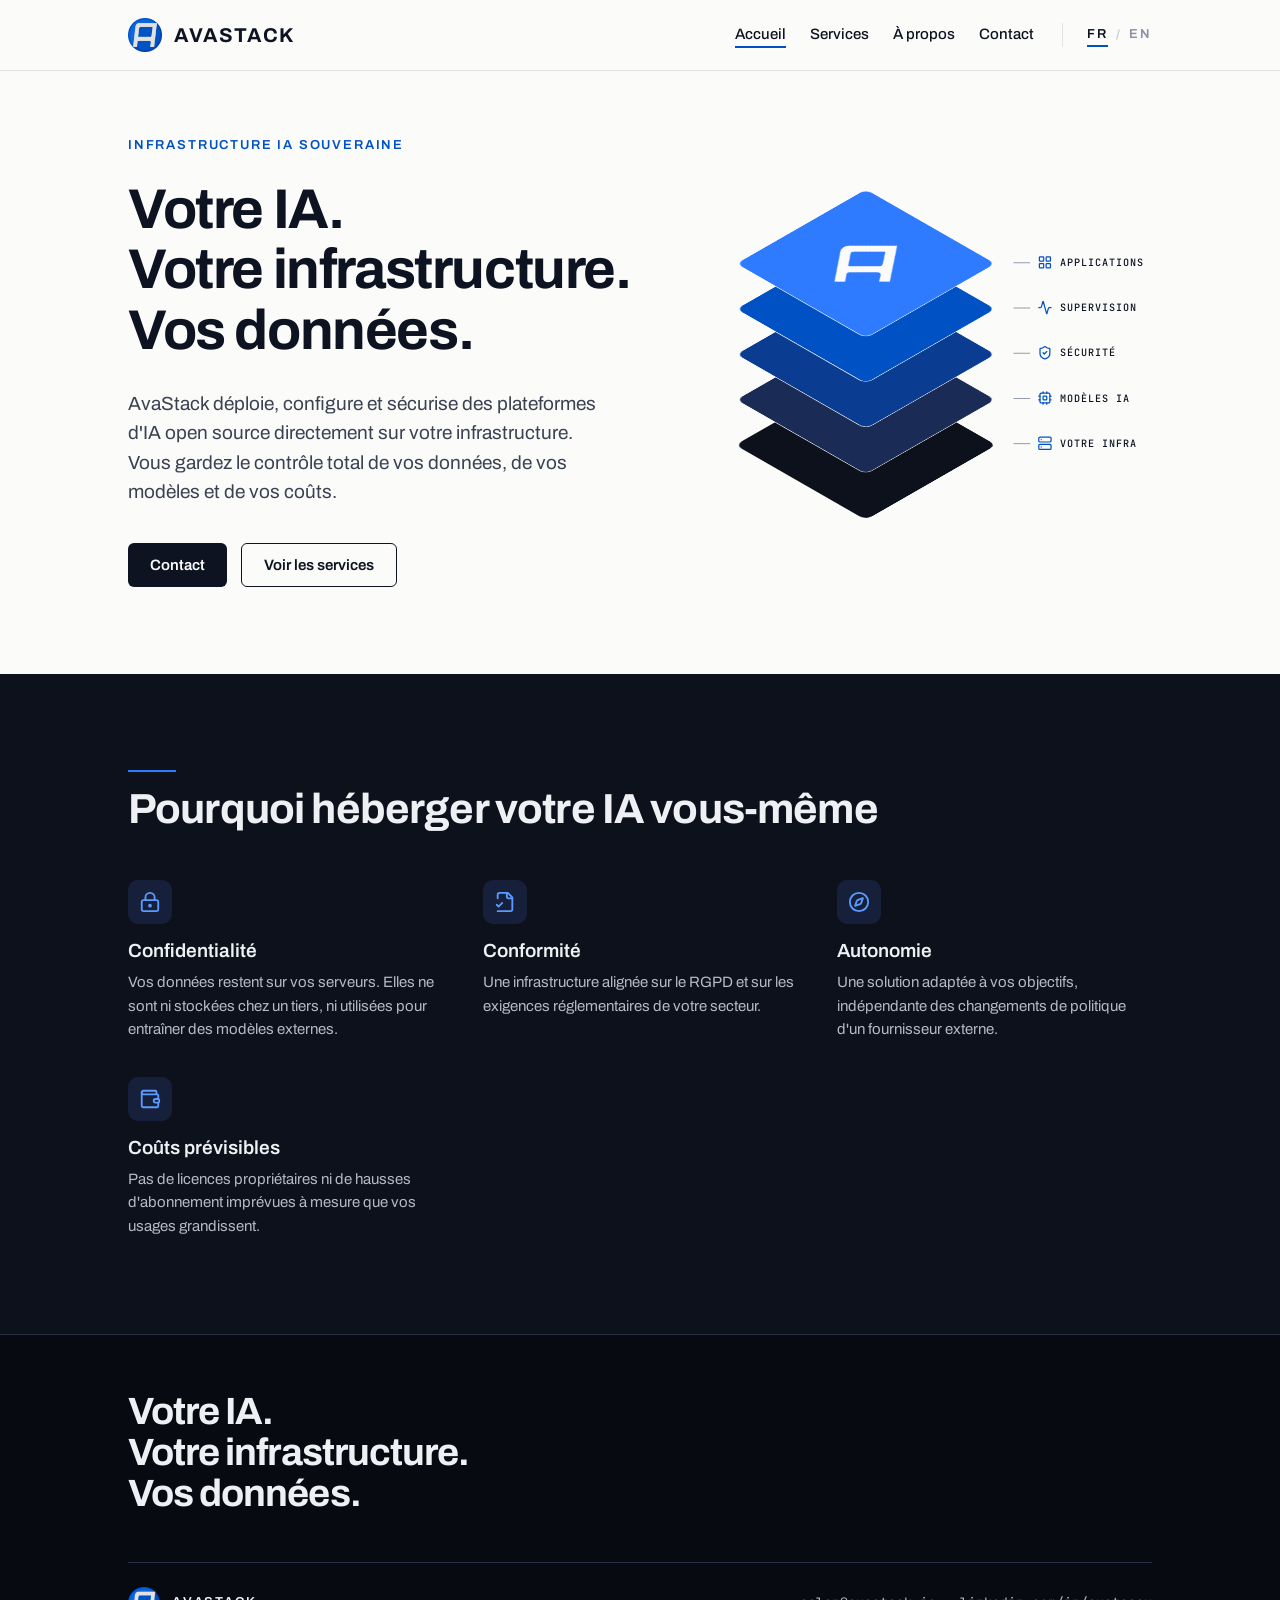
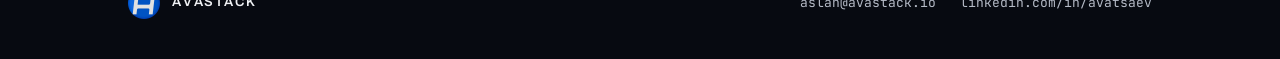
==== fr/index.html @ 12b46d1b "fix: init" ====
<!DOCTYPE html>
<html lang="fr">
<head>
  <meta charset="utf-8">
  <meta name="viewport" content="width=device-width, initial-scale=1">
  <title>AvaStack — Infrastructure IA souveraine</title>
  <meta name="description" content="AvaStack déploie, configure et sécurise des plateformes d'IA open source directement sur votre infrastructure.">
  <link rel="alternate" hreflang="en" href="../en/index.html">
  <link rel="icon" href="../assets/avastack-logo.png">
  <link rel="preconnect" href="https://fonts.googleapis.com">
  <link rel="preconnect" href="https://fonts.gstatic.com" crossorigin>
  <link href="https://fonts.googleapis.com/css2?family=Archivo:wght@400;500;600;700;800&family=JetBrains+Mono:wght@400;500&display=swap" rel="stylesheet">
  <link rel="stylesheet" href="../css/style.css">
  <script src="../js/main.js" defer></script>
</head>
<body class="page-home">
  <header class="site-header">
    <div class="container header-inner">
      <a class="brand" href="index.html"><img src="../assets/avastack-logo.png" alt="" width="34" height="34"><span>AvaStack</span></a>
      <div class="header-right">
        <nav class="main-nav">
          <a href="index.html" aria-current="page">Accueil</a>
          <a href="services.html">Services</a>
          <a href="about.html">À propos</a>
          <a href="contact.html">Contact</a>
        </nav>
        <div class="lang-switch">
          <a href="../fr/index.html" aria-current="true" hreflang="fr">FR</a>
          <span>/</span>
          <a href="../en/index.html" hreflang="en">EN</a>
        </div>
      </div>
    </div>
  </header>

  <main>
    <section class="container hero">
      <div class="hero-text">
        <p class="eyebrow">Infrastructure IA souveraine</p>
        <h1>Votre IA.<br><span class="nowrap">Votre infrastructure.</span><br>Vos données.</h1>
        <p class="lead">AvaStack déploie, configure et sécurise des plateformes d'IA open source directement sur votre infrastructure. Vous gardez le contrôle total de vos données, de vos modèles et de vos coûts.</p>
        <div class="actions">
          <a class="btn btn-primary" href="mailto:aslan@avastack.io">Contact</a>
          <a class="btn btn-secondary" href="services.html">Voir les services</a>
        </div>
      </div>
      <div class="illo" data-base-width="520" aria-hidden="true">
        <div class="illo-stage illo-layers">
          <div class="layers">
            <div class="layer layer-1"></div>
            <div class="layer layer-2"></div>
            <div class="layer layer-3"></div>
            <div class="layer layer-4"></div>
            <div class="layer layer-5"><span class="layer-mark"><svg viewBox="0 0 1024 1024" aria-hidden="true"><path fill="currentColor" fill-rule="evenodd" d="M150 875 L220 258 C232 195 270 150 338 150 L873 150 L789 875 L667 875 L682 742 C686 705 670 687 640 687 L332 687 C305 687 290 700 287 728 L271 875 Z M307 565 L333 325 C340 285 355 270 388 270 L737 270 L709 515 C703 550 690 565 657 565 Z"/></svg></span></div>
          </div>
          <ul class="layer-labels">
            <li style="top:144px"><svg class="icon" aria-hidden="true"xmlns="http://www.w3.org/2000/svg"width="24"height="24"viewBox="0 0 24 24"fill="none"stroke="currentColor"stroke-width="2"stroke-linecap="round"stroke-linejoin="round"><rect width="7" height="7" x="3" y="3" rx="1" /><rect width="7" height="7" x="14" y="3" rx="1" /><rect width="7" height="7" x="14" y="14" rx="1" /><rect width="7" height="7" x="3" y="14" rx="1" /></svg><span>Applications</span></li>
            <li style="top:193px"><svg class="icon" aria-hidden="true"xmlns="http://www.w3.org/2000/svg"width="24"height="24"viewBox="0 0 24 24"fill="none"stroke="currentColor"stroke-width="2"stroke-linecap="round"stroke-linejoin="round"><path d="M22 12h-2.48a2 2 0 0 0-1.93 1.46l-2.35 8.36a.25.25 0 0 1-.48 0L9.24 2.18a.25.25 0 0 0-.48 0l-2.35 8.36A2 2 0 0 1 4.49 12H2" /></svg><span>Supervision</span></li>
            <li style="top:242px"><svg class="icon" aria-hidden="true"xmlns="http://www.w3.org/2000/svg"width="24"height="24"viewBox="0 0 24 24"fill="none"stroke="currentColor"stroke-width="2"stroke-linecap="round"stroke-linejoin="round"><path d="M20 13c0 5-3.5 7.5-7.66 8.95a1 1 0 0 1-.67-.01C7.5 20.5 4 18 4 13V6a1 1 0 0 1 1-1c2 0 4.5-1.2 6.24-2.72a1.17 1.17 0 0 1 1.52 0C14.51 3.81 17 5 19 5a1 1 0 0 1 1 1z" /><path d="m9 12 2 2 4-4" /></svg><span>Sécurité</span></li>
            <li style="top:291px"><svg class="icon" aria-hidden="true"xmlns="http://www.w3.org/2000/svg"width="24"height="24"viewBox="0 0 24 24"fill="none"stroke="currentColor"stroke-width="2"stroke-linecap="round"stroke-linejoin="round"><rect width="16" height="16" x="4" y="4" rx="2" /><rect width="6" height="6" x="9" y="9" rx="1" /><path d="M15 2v2" /><path d="M15 20v2" /><path d="M2 15h2" /><path d="M2 9h2" /><path d="M20 15h2" /><path d="M20 9h2" /><path d="M9 2v2" /><path d="M9 20v2" /></svg><span>Modèles IA</span></li>
            <li style="top:340px"><svg class="icon" aria-hidden="true"xmlns="http://www.w3.org/2000/svg"width="24"height="24"viewBox="0 0 24 24"fill="none"stroke="currentColor"stroke-width="2"stroke-linecap="round"stroke-linejoin="round"><rect width="20" height="8" x="2" y="2" rx="2" ry="2" /><rect width="20" height="8" x="2" y="14" rx="2" ry="2" /><line x1="6" x2="6.01" y1="6" y2="6" /><line x1="6" x2="6.01" y1="18" y2="18" /></svg><span>Votre infra</span></li>
          </ul>
        </div>
      </div>
    </section>

    <section class="band-dark">
      <div class="container section">
        <div class="section-head">
          <div class="rule"></div>
          <h2>Pourquoi héberger votre IA <span class="nowrap">vous-même</span></h2>
        </div>
        <div class="grid grid-4">
        <article class="feature">
          <div class="icon-tile"><svg class="icon" aria-hidden="true"xmlns="http://www.w3.org/2000/svg"width="24"height="24"viewBox="0 0 24 24"fill="none"stroke="currentColor"stroke-width="2"stroke-linecap="round"stroke-linejoin="round"><circle cx="12" cy="16" r="1" /><rect x="3" y="10" width="18" height="12" rx="2" /><path d="M7 10V7a5 5 0 0 1 10 0v3" /></svg></div>
          <h3>Confidentialité</h3>
          <p>Vos données restent sur vos serveurs. Elles ne sont ni stockées chez un tiers, ni utilisées pour entraîner des modèles externes.</p>
        </article>
        <article class="feature">
          <div class="icon-tile"><svg class="icon" aria-hidden="true"xmlns="http://www.w3.org/2000/svg"width="24"height="24"viewBox="0 0 24 24"fill="none"stroke="currentColor"stroke-width="2"stroke-linecap="round"stroke-linejoin="round"><path d="M4 22h14a2 2 0 0 0 2-2V7l-5-5H6a2 2 0 0 0-2 2v4" /><path d="M14 2v4a2 2 0 0 0 2 2h4" /><path d="m3 15 2 2 4-4" /></svg></div>
          <h3>Conformité</h3>
          <p>Une infrastructure alignée sur le RGPD et sur les exigences réglementaires de votre secteur.</p>
        </article>
        <article class="feature">
          <div class="icon-tile"><svg class="icon" aria-hidden="true"xmlns="http://www.w3.org/2000/svg"width="24"height="24"viewBox="0 0 24 24"fill="none"stroke="currentColor"stroke-width="2"stroke-linecap="round"stroke-linejoin="round"><path d="m16.24 7.76-1.804 5.411a2 2 0 0 1-1.265 1.265L7.76 16.24l1.804-5.411a2 2 0 0 1 1.265-1.265z" /><circle cx="12" cy="12" r="10" /></svg></div>
          <h3>Autonomie</h3>
          <p>Une solution adaptée à vos objectifs, indépendante des changements de politique d'un fournisseur externe.</p>
        </article>
        <article class="feature">
          <div class="icon-tile"><svg class="icon" aria-hidden="true"xmlns="http://www.w3.org/2000/svg"width="24"height="24"viewBox="0 0 24 24"fill="none"stroke="currentColor"stroke-width="2"stroke-linecap="round"stroke-linejoin="round"><path d="M19 7V4a1 1 0 0 0-1-1H5a2 2 0 0 0 0 4h15a1 1 0 0 1 1 1v4h-3a2 2 0 0 0 0 4h3a1 1 0 0 0 1-1v-2a1 1 0 0 0-1-1" /><path d="M3 5v14a2 2 0 0 0 2 2h15a1 1 0 0 0 1-1v-4" /></svg></div>
          <h3>Coûts prévisibles</h3>
          <p>Pas de licences propriétaires ni de hausses d'abonnement imprévues à mesure que vos usages grandissent.</p>
        </article>
        </div>
      </div>
    </section>
  </main>

  <footer class="site-footer">
    <div class="container">
      <p class="footer-tagline">Votre IA.<br>Votre infrastructure.<br>Vos données.</p>
      <div class="footer-bar">
        <div class="brand brand-small"><img src="../assets/avastack-logo.png" alt="" width="32" height="32"><span>AvaStack</span></div>
        <div class="footer-links">
          <a href="mailto:aslan@avastack.io">aslan@avastack.io</a>
          <a href="https://www.linkedin.com/in/avatsaev/" target="_blank" rel="noopener">linkedin.com/in/avatsaev</a>
        </div>
      </div>
    </div>
  </footer>
</body>
</html>
---- css/style.css ----
/* AvaStack — site styles
   Colours and type follow the business card (design 3c). */

:root {
  --ink: #0d1320;
  --ink-2: #3a4150;
  --muted: #5a6170;
  --paper: #fbfbfa;
  --line: #e1e3e7;
  --line-strong: #d3d6dc;
  --blue: #0052c4;
  --blue-hover: #003a8c;
  --blue-bright: #2f7bff;
  --blue-soft: #e8eefa;
  --night: #0c111b;
  --night-deep: #070a11;
  --night-tile: #16203a;
  --night-line: #263042;
  --night-text: #eef0f3;
  --night-muted: #b4bac6;
  --night-accent: #5b9bff;

  --font: 'Archivo', Helvetica, Arial, sans-serif;
  --mono: 'JetBrains Mono', ui-monospace, monospace;

  --max: 1120px;
  --gutter: clamp(20px, 5vw, 48px);
}

*, *::before, *::after { box-sizing: border-box; }

body {
  margin: 0;
  min-height: 100vh;
  display: flex;
  flex-direction: column;
  background: var(--paper);
  color: var(--ink);
  font-family: var(--font);
  -webkit-font-smoothing: antialiased;
}

main { flex: 1; }
a { color: var(--blue); text-decoration: none; }
a:hover { color: var(--blue-hover); }
h1, h2, h3, p { margin: 0; }
.nowrap { white-space: nowrap; }

.container { max-width: var(--max); margin: 0 auto; padding-left: var(--gutter); padding-right: var(--gutter); }

.icon { width: 22px; height: 22px; flex: none; }

/* Header */
.site-header { position: sticky; top: 0; z-index: 10; background: var(--paper); border-bottom: 1px solid var(--line); }
.header-inner { padding-top: 18px; padding-bottom: 18px; display: flex; align-items: center; justify-content: space-between; gap: 24px; flex-wrap: wrap; }
.brand { display: flex; align-items: center; gap: 12px; color: var(--ink); }
.brand:hover { color: var(--ink); }
.brand span { font-size: 20px; font-weight: 700; letter-spacing: .08em; text-transform: uppercase; line-height: 1; }
.header-right { display: flex; align-items: center; gap: 28px; flex-wrap: wrap; }
.main-nav { display: flex; gap: 24px; flex-wrap: wrap; font-size: 15px; font-weight: 500; }
.main-nav a { color: var(--ink); padding: 4px 0; border-bottom: 2px solid transparent; }
.main-nav a:hover { color: var(--blue); }
.main-nav a[aria-current="page"] { border-bottom-color: var(--blue); }
.lang-switch { display: flex; align-items: center; gap: 8px; padding-left: 24px; border-left: 1px solid var(--line); font-size: 13px; font-weight: 600; letter-spacing: .14em; }
.lang-switch span { color: #c3c7cf; }
.lang-switch a { color: #8a92a3; padding: 4px 0; border-bottom: 2px solid transparent; }
.lang-switch a:hover { color: var(--ink); }
.lang-switch a[aria-current="true"] { color: var(--ink); border-bottom-color: var(--blue); }

/* Type */
.eyebrow { font-size: 13px; letter-spacing: .14em; text-transform: uppercase; color: var(--blue); font-weight: 600; }
h1 { font-size: clamp(36px, 4.4vw, 56px); font-weight: 700; letter-spacing: -.025em; line-height: 1.08; text-wrap: pretty; }
h2 { font-size: clamp(28px, 3.6vw, 42px); font-weight: 700; letter-spacing: -.02em; line-height: 1.1; text-wrap: balance; }
.lead { max-width: 620px; font-size: clamp(17px, 1.6vw, 19px); line-height: 1.55; color: var(--ink-2); text-wrap: pretty; }

/* Buttons */
.actions { display: flex; gap: 14px; flex-wrap: wrap; margin-top: 8px; }
.btn { display: inline-block; padding: 14px 22px; border-radius: 6px; font-weight: 600; font-size: 15px; }
.btn-primary { background: var(--ink); color: var(--paper); }
.btn-primary:hover { background: var(--blue); color: #fff; }
.btn-secondary { border: 1px solid var(--ink); color: var(--ink); padding: 13px 22px; }
.btn-secondary:hover { border-color: var(--blue); color: var(--blue); }

/* Hero */
.hero {
  padding-top: clamp(32px, 4vw, 56px);
  padding-bottom: clamp(48px, 6vw, 72px);
  display: grid;
  grid-template-columns: repeat(auto-fit, minmax(min(100%, 420px), 1fr));
  gap: clamp(40px, 5vw, 64px);
  align-items: center;
}
.hero-text { display: flex; flex-direction: column; gap: 24px; }
.page-home .hero-text { gap: 28px; }

/* Illustrations: drawn at a fixed 520px width, scaled by js/main.js */
.illo { width: 100%; max-width: 520px; justify-self: end; aspect-ratio: 1 / 1; overflow: hidden; }
.illo-wide { aspect-ratio: 520 / 300; }
.illo-stage { width: 520px; height: 520px; position: relative; overflow: hidden; transform-origin: 0 0; background: var(--paper); }
.illo-wide .illo-stage { height: 300px; }

/* Home illustration: stacked layers */
.layers { position: absolute; left: 110px; top: 250px; width: 200px; height: 200px; transform: rotateX(55deg) rotateZ(-45deg); transform-style: preserve-3d; }
.layer { position: absolute; inset: 0; border-radius: 10px; border: 1px solid var(--paper); }
.layer-1 { background: var(--night); border: 0; }
.layer-2 { background: #1a2c55; transform: translateZ(60px); }
.layer-3 { background: #0a3d91; transform: translateZ(120px); }
.layer-4 { background: var(--blue); transform: translateZ(180px); }
.layer-5 { background: var(--blue-bright); transform: translateZ(240px); display: flex; align-items: center; justify-content: center; }
.layer-mark { width: 96px; height: 96px; color: var(--paper); transform: rotate(45deg); display: block; }
.layer-mark svg { width: 100%; height: 100%; display: block; }
.layer-labels { list-style: none; margin: 0; padding: 0; position: absolute; left: 370px; top: 0; bottom: 0; width: 150px; }
.layer-labels li { position: absolute; display: flex; align-items: center; gap: 8px; font: 500 11px var(--mono); letter-spacing: .06em; text-transform: uppercase; white-space: nowrap; }
.layer-labels li::before { content: ""; width: 18px; height: 1px; background: #8a92a3; }
.layer-labels .icon { width: 16px; height: 16px; color: var(--blue); }

/* Services illustration: path */
.illo-path { display: flex; flex-direction: column; justify-content: center; gap: 40px; padding: 0 24px; }
.steps { list-style: none; margin: 0; padding: 0; position: relative; display: grid; grid-template-columns: repeat(5, 1fr); }
.steps::before { content: ""; position: absolute; left: 10%; right: 10%; top: 28px; height: 2px; background: linear-gradient(90deg, #1a2c55, var(--blue-bright)); }
.steps li { position: relative; display: flex; flex-direction: column; align-items: center; gap: 12px; }
.step-dot { width: 56px; height: 56px; border-radius: 50%; display: flex; align-items: center; justify-content: center; color: #fff; box-shadow: 0 0 0 6px var(--paper); }
.step-1 { background: #1a2c55; } .step-2 { background: #0a3d91; } .step-3 { background: var(--blue); } .step-4 { background: #1f66e0; } .step-5 { background: var(--blue-bright); }
.step-label { font: 500 9.5px var(--mono); letter-spacing: .02em; text-transform: uppercase; }
.outcome { background: var(--night); color: var(--night-text); border-radius: 12px; padding: 18px 22px; display: flex; align-items: center; justify-content: space-between; gap: 16px; }
.outcome div { display: flex; flex-direction: column; gap: 6px; }
.outcome-label { font: 500 10px var(--mono); letter-spacing: .08em; text-transform: uppercase; color: #8a92a3; }
.outcome-title { font-size: 20px; font-weight: 700; letter-spacing: -.015em; }

/* Sections */
.section { padding-top: clamp(56px, 8vw, 96px); padding-bottom: clamp(56px, 8vw, 96px); display: flex; flex-direction: column; gap: 48px; }
.section-tight { padding-bottom: clamp(64px, 9vw, 112px); }
.section-head { display: flex; flex-direction: column; gap: 14px; }
.rule { height: 2px; width: 48px; background: var(--blue-bright); }
.band-dark { background: var(--night); color: var(--night-text); }
.lead-dark { max-width: 600px; font-size: 17px; line-height: 1.55; color: var(--night-muted); text-wrap: pretty; }

.grid { display: grid; }
.grid-4 { grid-template-columns: repeat(auto-fit, minmax(min(100%, 240px), 1fr)); gap: 36px 40px; }
.grid-3 { grid-template-columns: repeat(auto-fit, minmax(min(100%, 260px), 1fr)); gap: 36px 40px; }
.grid-services { grid-template-columns: repeat(auto-fit, minmax(min(100%, 300px), 1fr)); border-top: 1px solid var(--line-strong); }

.icon-tile { width: 44px; height: 44px; border-radius: 10px; margin-bottom: 6px; display: flex; align-items: center; justify-content: center; }

.feature { display: flex; flex-direction: column; gap: 10px; }
.feature .icon-tile { background: var(--night-tile); color: var(--night-accent); }
.feature h3 { font-size: 19px; font-weight: 600; }
.feature p { font-size: 15px; line-height: 1.55; color: var(--night-muted); text-wrap: pretty; }

.service { padding: 28px 28px 32px 0; border-bottom: 1px solid var(--line); display: flex; flex-direction: column; gap: 10px; }
.service .icon-tile { background: var(--blue-soft); color: var(--blue); }
.service h3 { font-size: 20px; font-weight: 600; letter-spacing: -.01em; }
.service p { font-size: 15px; line-height: 1.55; color: var(--ink-2); text-wrap: pretty; }

/* About */
.page-intro { padding-top: clamp(32px, 4vw, 56px); }
.profile { padding-top: clamp(32px, 4vw, 56px); padding-bottom: clamp(64px, 9vw, 112px); display: flex; flex-direction: column; gap: 18px; max-width: calc(720px + 2 * var(--gutter)); margin-left: max(0px, calc((100% - var(--max)) / 2)); }
.profile-name { font-size: clamp(32px, 4vw, 44px); font-weight: 800; letter-spacing: -.02em; line-height: 1; }
.profile-name span { font-weight: 400; }
.profile-bio { max-width: 540px; font-size: 17px; line-height: 1.6; color: var(--ink-2); text-wrap: pretty; }
.mono-links { display: flex; gap: 20px; flex-wrap: wrap; font: 400 14px var(--mono); }

/* Contact */
.contact { padding-top: clamp(32px, 4vw, 56px); padding-bottom: clamp(64px, 9vw, 112px); display: flex; flex-direction: column; gap: 24px; }
.contact-list { margin-top: 32px; border-top: 1px solid var(--line-strong); display: flex; flex-direction: column; }
.contact-row { display: grid; grid-template-columns: minmax(90px, 160px) 1fr auto; gap: 16px; align-items: center; padding: 28px 0; border-bottom: 1px solid var(--line); color: var(--ink); }
.contact-row:hover { color: var(--blue); }
.contact-label { font: 500 12px var(--mono); color: var(--muted); letter-spacing: .06em; text-transform: uppercase; }
.contact-value { font-size: clamp(20px, 3vw, 32px); font-weight: 600; letter-spacing: -.015em; word-break: break-word; }
.contact-arrow { font-size: 22px; }

/* Footer */
.site-footer { background: var(--night-deep); color: var(--night-text); border-top: 1px solid var(--night-line); }
.site-footer .container { padding-top: 56px; padding-bottom: 40px; display: flex; flex-direction: column; gap: 48px; }
.footer-tagline { font-size: clamp(26px, 3.4vw, 38px); font-weight: 700; letter-spacing: -.025em; line-height: 1.08; }
.footer-bar { display: flex; justify-content: space-between; align-items: center; gap: 20px; flex-wrap: wrap; border-top: 1px solid var(--night-line); padding-top: 24px; }
.brand-small { color: var(--night-text); }
.brand-small span { font-size: 13px; font-weight: 600; letter-spacing: .14em; }
.footer-links { display: flex; gap: 24px; flex-wrap: wrap; font: 400 13px var(--mono); }
.footer-links a { color: var(--night-muted); }
.footer-links a:hover { color: #fff; }
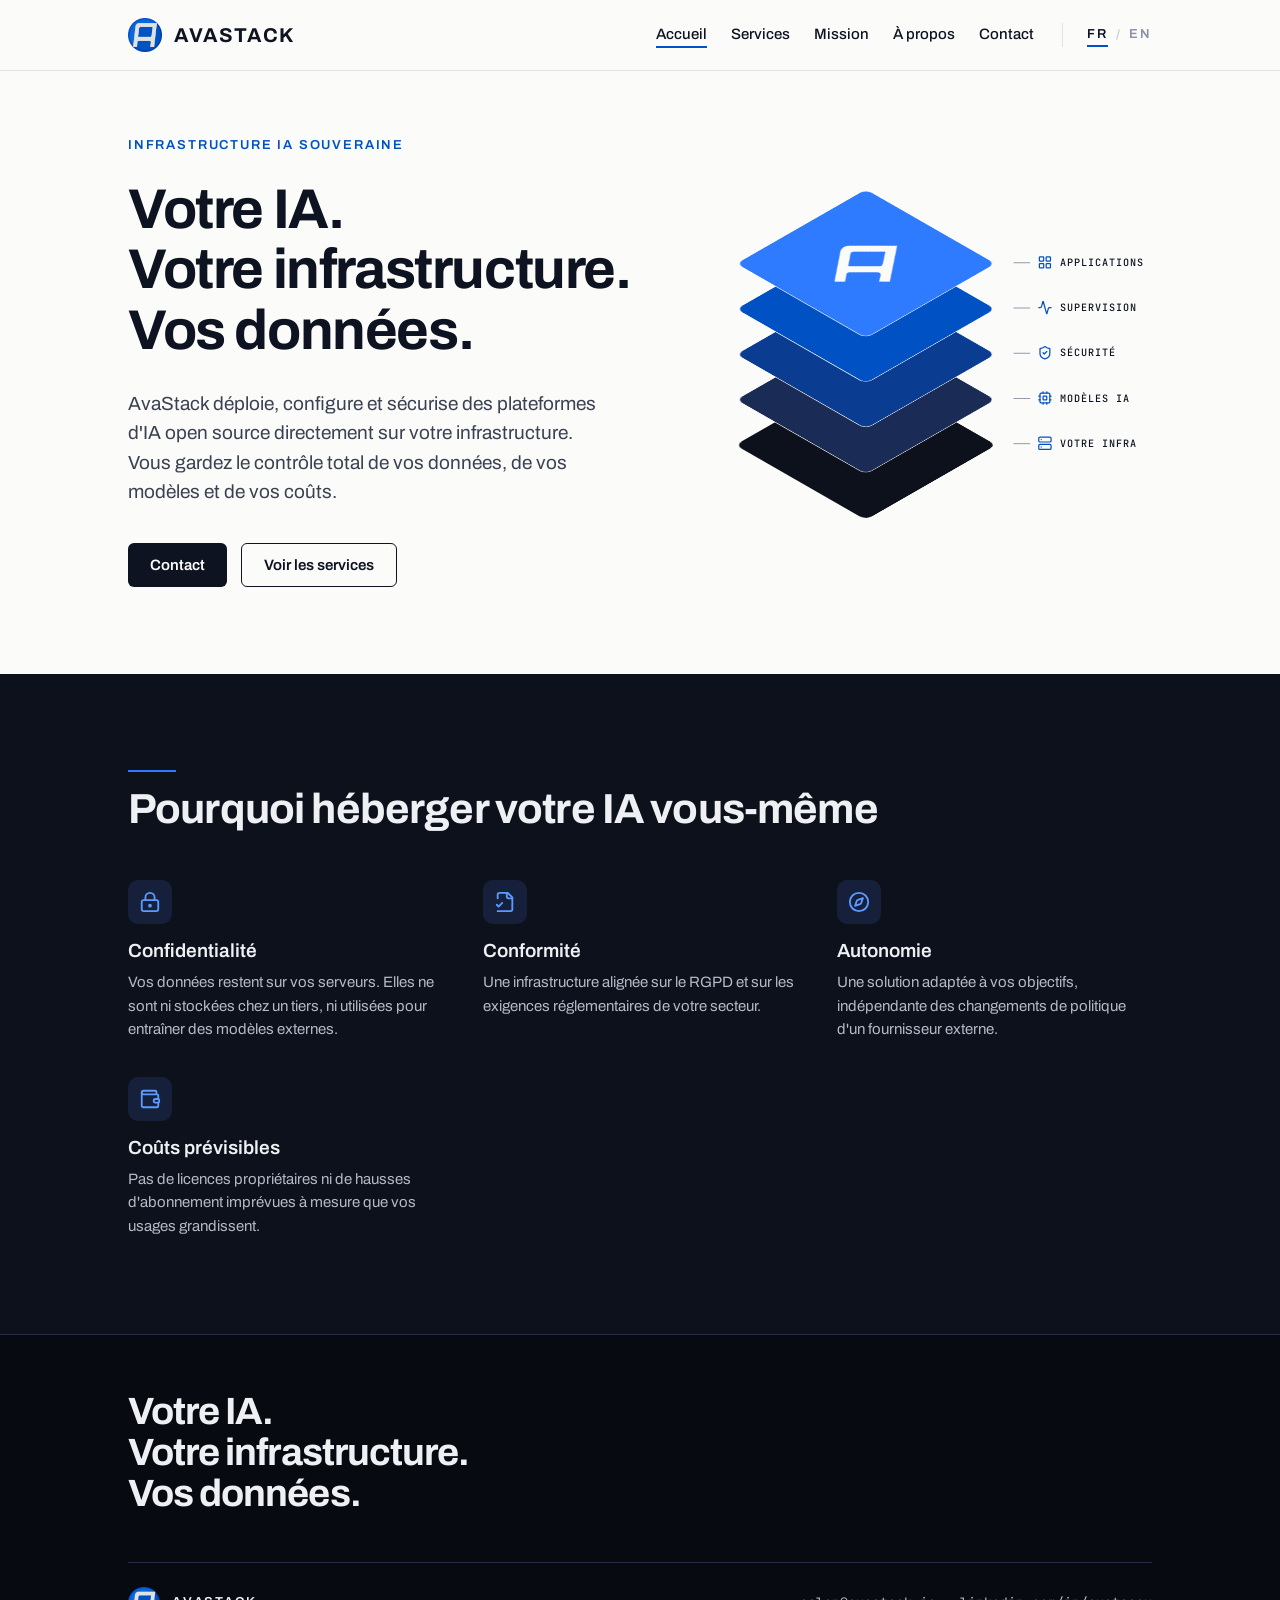
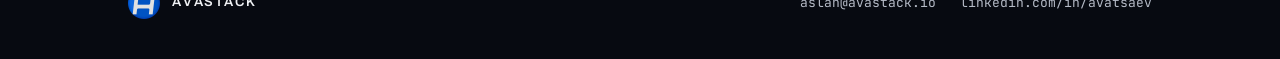
==== commit 38d90a7a: "fix: add mission section" ====
--- a/fr/index.html
+++ b/fr/index.html
@@ -21,6 +21,7 @@
         <nav class="main-nav">
           <a href="index.html" aria-current="page">Accueil</a>
           <a href="services.html">Services</a>
+          <a href="mission.html">Mission</a>
           <a href="about.html">À propos</a>
           <a href="contact.html">Contact</a>
         </nav>
--- a/css/style.css
+++ b/css/style.css
@@ -152,6 +152,20 @@
 .service h3 { font-size: 20px; font-weight: 600; letter-spacing: -.01em; }
 .service p { font-size: 15px; line-height: 1.55; color: var(--ink-2); text-wrap: pretty; }
 
+/* Mission */
+.hero-solo { padding-bottom: 0; }
+.hero-solo .hero-text { max-width: 820px; }
+.feature-tag { font: 500 11px var(--mono); letter-spacing: .08em; text-transform: uppercase; color: var(--night-accent); }
+.audiences { grid-template-columns: repeat(auto-fit, minmax(min(100%, 380px), 1fr)); gap: 48px 56px; }
+.audience { display: flex; flex-direction: column; gap: 8px; padding-top: 24px; border-top: 2px solid var(--ink); }
+.audience h3 { display: flex; align-items: center; gap: 14px; font-size: 22px; font-weight: 600; letter-spacing: -.01em; }
+.audience .icon-tile { margin: 0; background: var(--blue-soft); color: var(--blue); }
+.check-list { list-style: none; margin: 0; padding: 0; }
+.check-list li { position: relative; padding: 16px 0 16px 30px; border-bottom: 1px solid var(--line); font-size: 15px; line-height: 1.55; color: var(--ink-2); text-wrap: pretty; }
+.check-list li::before { content: ""; position: absolute; left: 2px; top: 22px; width: 12px; height: 6px; border-left: 2px solid var(--blue); border-bottom: 2px solid var(--blue); transform: rotate(-45deg); }
+.check-list strong { color: var(--ink); font-weight: 600; }
+.cta { gap: 24px; padding-top: 0; }
+
 /* About */
 .page-intro { padding-top: clamp(32px, 4vw, 56px); }
 .profile { padding-top: clamp(32px, 4vw, 56px); padding-bottom: clamp(64px, 9vw, 112px); display: flex; flex-direction: column; gap: 18px; max-width: calc(720px + 2 * var(--gutter)); margin-left: max(0px, calc((100% - var(--max)) / 2)); }
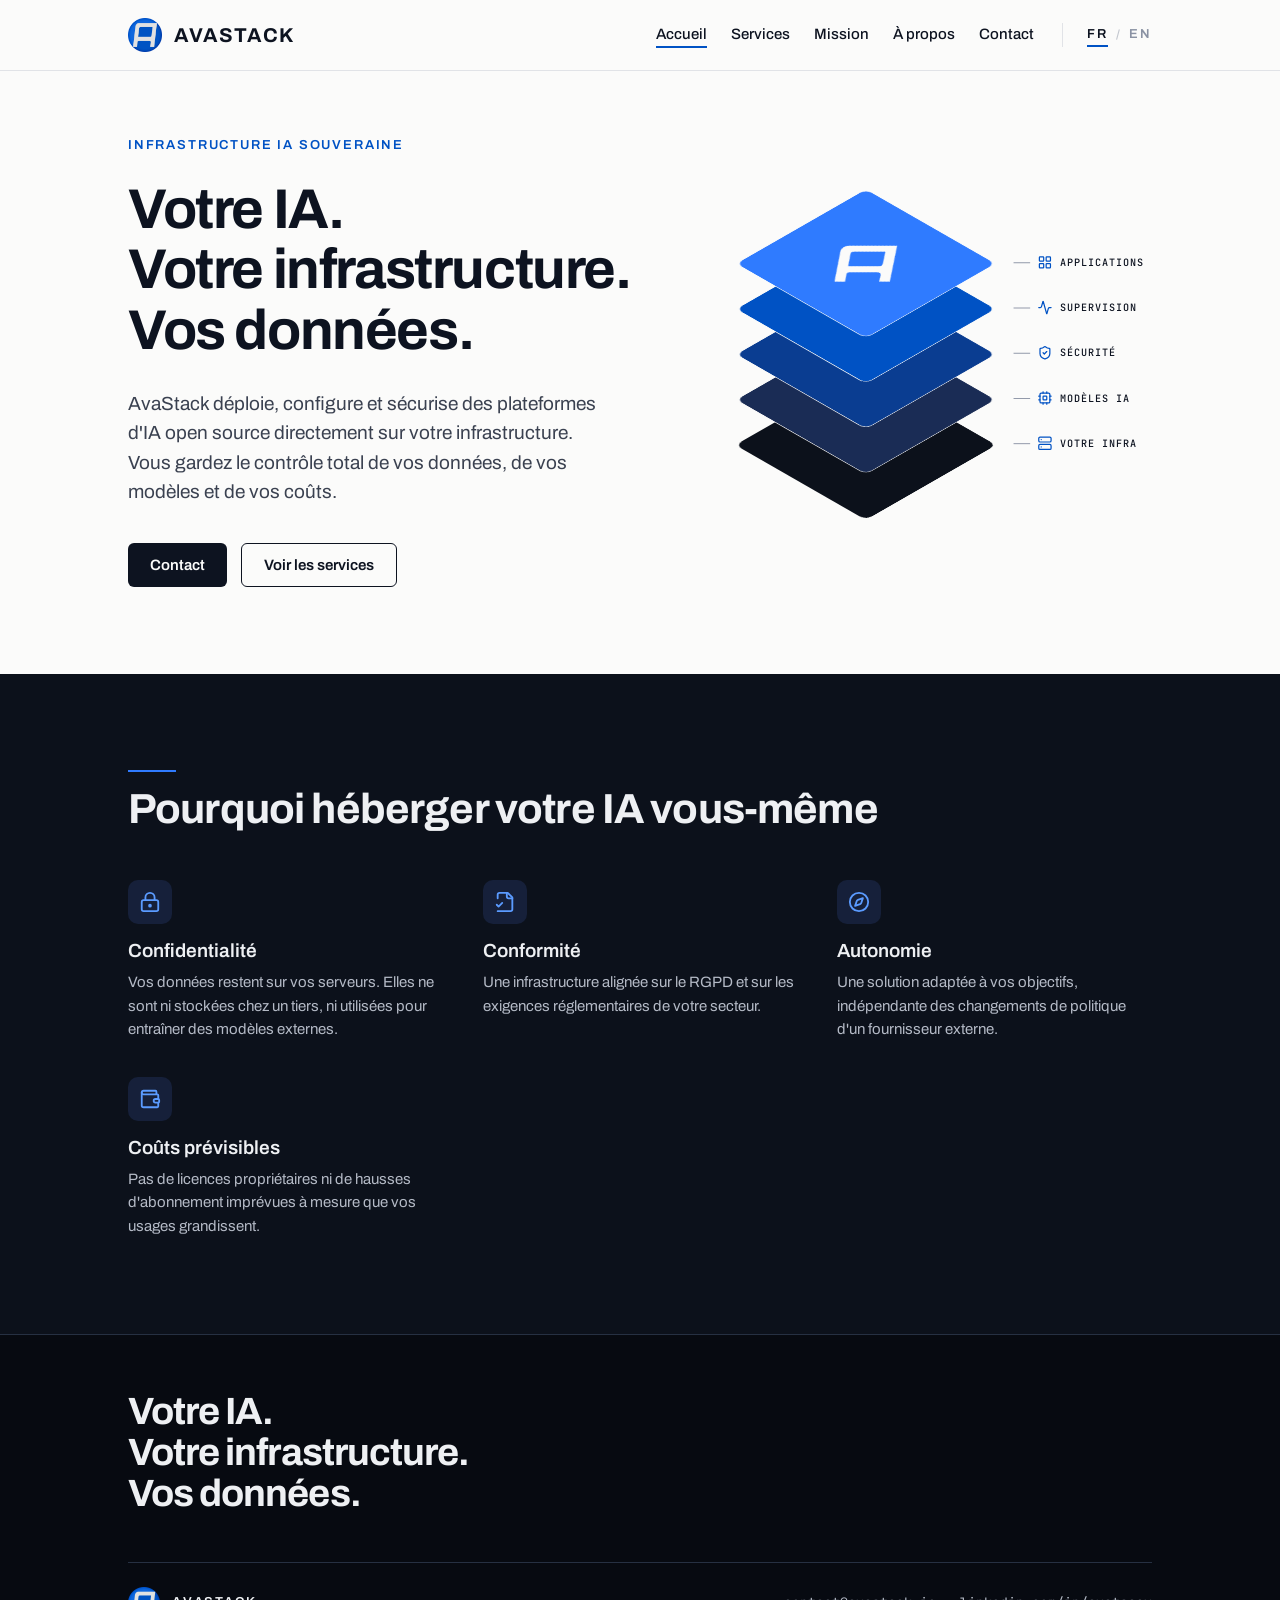
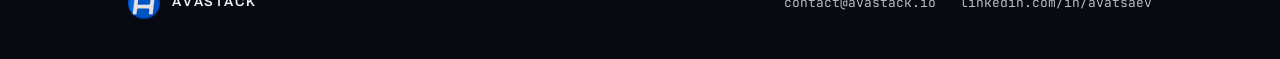
==== commit 4dd00a6f: "fix: update contact  email" ====
--- a/fr/index.html
+++ b/fr/index.html
@@ -41,7 +41,7 @@
         <h1>Votre IA.<br><span class="nowrap">Votre infrastructure.</span><br>Vos données.</h1>
         <p class="lead">AvaStack déploie, configure et sécurise des plateformes d'IA open source directement sur votre infrastructure. Vous gardez le contrôle total de vos données, de vos modèles et de vos coûts.</p>
         <div class="actions">
-          <a class="btn btn-primary" href="mailto:aslan@avastack.io">Contact</a>
+          <a class="btn btn-primary" href="mailto:contact@avastack.io">Contact</a>
           <a class="btn btn-secondary" href="services.html">Voir les services</a>
         </div>
       </div>
@@ -103,7 +103,7 @@
       <div class="footer-bar">
         <div class="brand brand-small"><img src="../assets/avastack-logo.png" alt="" width="32" height="32"><span>AvaStack</span></div>
         <div class="footer-links">
-          <a href="mailto:aslan@avastack.io">aslan@avastack.io</a>
+          <a href="mailto:contact@avastack.io">contact@avastack.io</a>
           <a href="https://www.linkedin.com/in/avatsaev/" target="_blank" rel="noopener">linkedin.com/in/avatsaev</a>
         </div>
       </div>
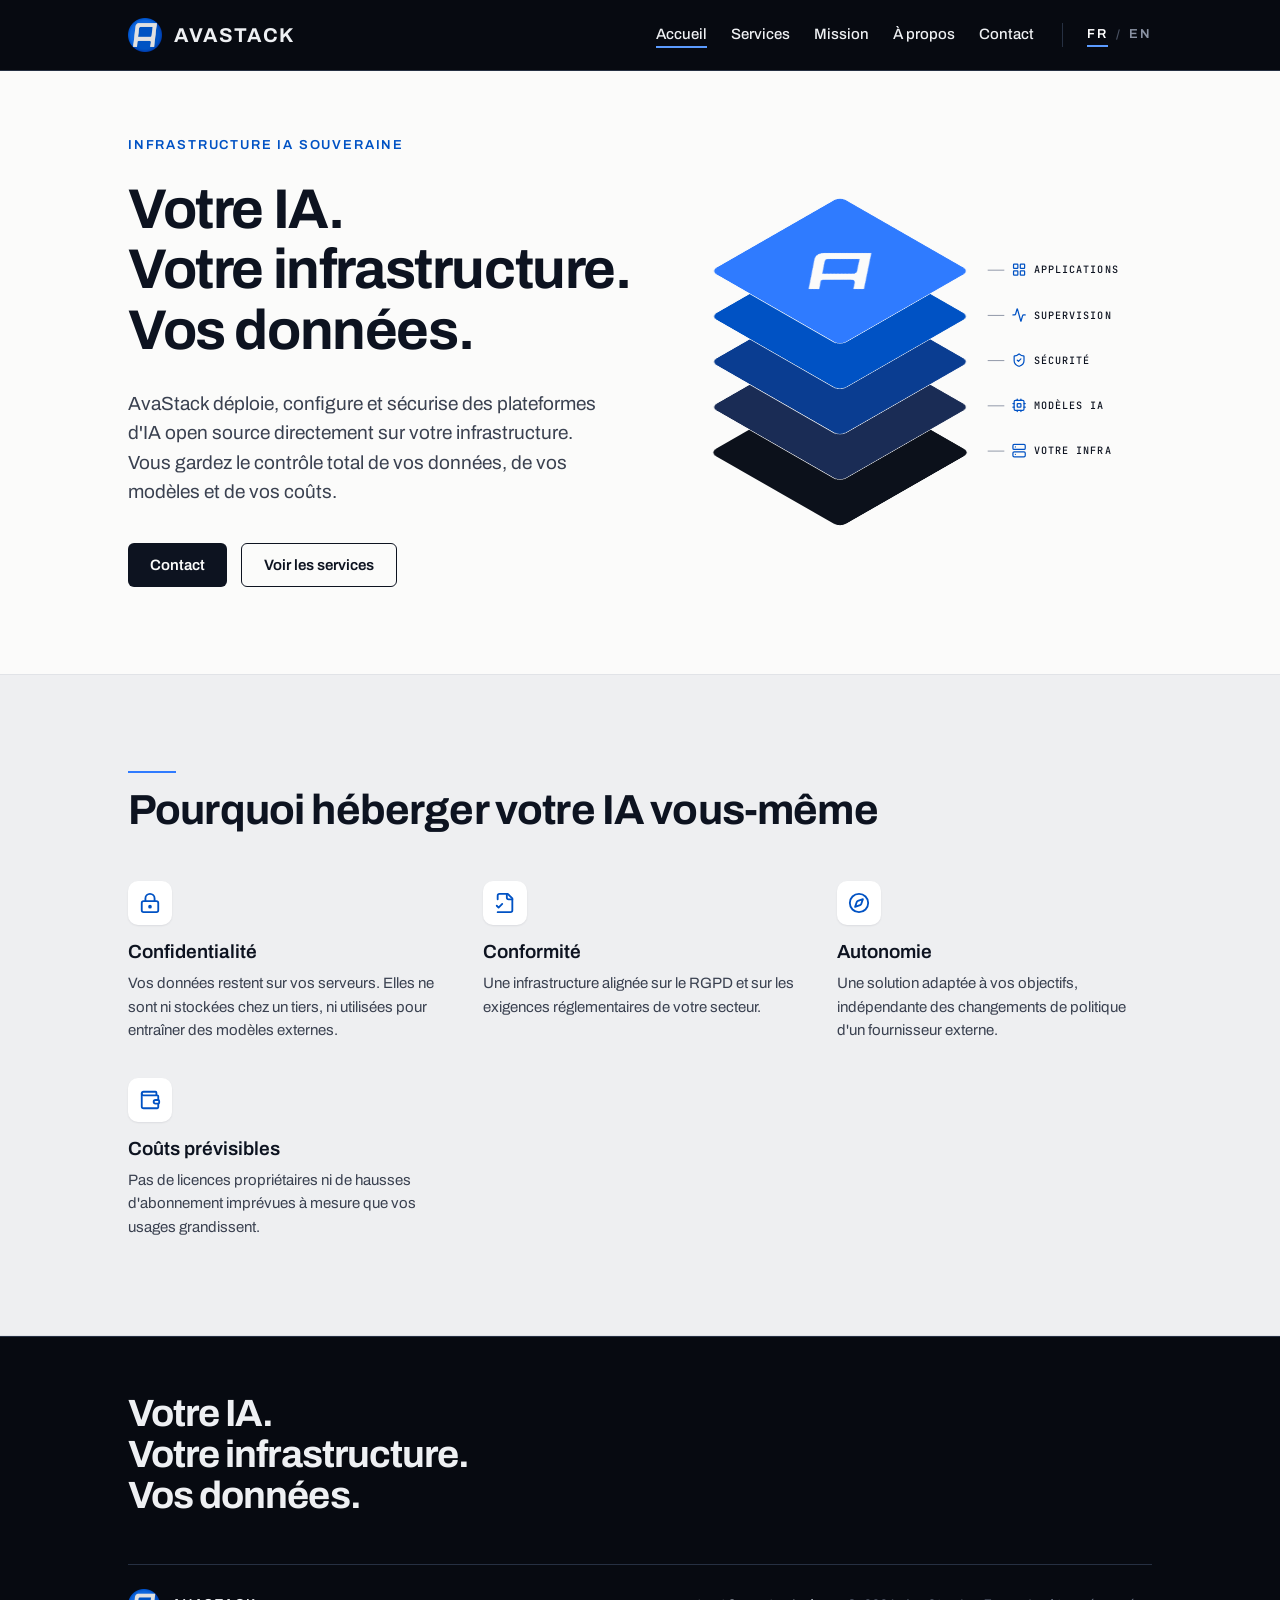
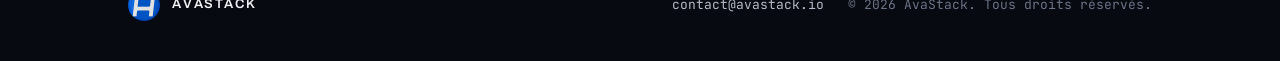
==== commit a0409e13: "fix: update mobile design" ====
--- a/fr/index.html
+++ b/fr/index.html
@@ -104,7 +104,7 @@
         <div class="brand brand-small"><img src="../assets/avastack-logo.png" alt="" width="32" height="32"><span>AvaStack</span></div>
         <div class="footer-links">
           <a href="mailto:contact@avastack.io">contact@avastack.io</a>
-          <a href="https://www.linkedin.com/in/avatsaev/" target="_blank" rel="noopener">linkedin.com/in/avatsaev</a>
+          <span class="footer-copy">© 2026 AvaStack. Tous droits réservés.</span>
         </div>
       </div>
     </div>
--- a/css/style.css
+++ b/css/style.css
@@ -51,21 +51,32 @@
 .icon { width: 22px; height: 22px; flex: none; }
 
 /* Header */
-.site-header { position: sticky; top: 0; z-index: 10; background: var(--paper); border-bottom: 1px solid var(--line); }
+.site-header { position: sticky; top: 0; z-index: 10; background: var(--night-deep); color: var(--night-text); border-bottom: 1px solid var(--night-line); }
+.site-header .brand, .site-header .brand:hover { color: var(--night-text); }
 .header-inner { padding-top: 18px; padding-bottom: 18px; display: flex; align-items: center; justify-content: space-between; gap: 24px; flex-wrap: wrap; }
 .brand { display: flex; align-items: center; gap: 12px; color: var(--ink); }
 .brand:hover { color: var(--ink); }
 .brand span { font-size: 20px; font-weight: 700; letter-spacing: .08em; text-transform: uppercase; line-height: 1; }
 .header-right { display: flex; align-items: center; gap: 28px; flex-wrap: wrap; }
 .main-nav { display: flex; gap: 24px; flex-wrap: wrap; font-size: 15px; font-weight: 500; }
-.main-nav a { color: var(--ink); padding: 4px 0; border-bottom: 2px solid transparent; }
-.main-nav a:hover { color: var(--blue); }
-.main-nav a[aria-current="page"] { border-bottom-color: var(--blue); }
-.lang-switch { display: flex; align-items: center; gap: 8px; padding-left: 24px; border-left: 1px solid var(--line); font-size: 13px; font-weight: 600; letter-spacing: .14em; }
-.lang-switch span { color: #c3c7cf; }
+.main-nav a { color: var(--night-text); padding: 4px 0; border-bottom: 2px solid transparent; }
+.main-nav a:hover { color: var(--night-accent); }
+.main-nav a[aria-current="page"] { border-bottom-color: var(--night-accent); }
+.lang-switch { display: flex; align-items: center; gap: 8px; padding-left: 24px; border-left: 1px solid var(--night-line); font-size: 13px; font-weight: 600; letter-spacing: .14em; }
+.lang-switch span { color: #4a5263; }
 .lang-switch a { color: #8a92a3; padding: 4px 0; border-bottom: 2px solid transparent; }
-.lang-switch a:hover { color: var(--ink); }
-.lang-switch a[aria-current="true"] { color: var(--ink); border-bottom-color: var(--blue); }
+.lang-switch a:hover { color: #fff; }
+.lang-switch a[aria-current="true"] { color: #fff; border-bottom-color: var(--night-accent); }
+@media (max-width: 720px) {
+  .header-inner { padding-top: 10px; padding-bottom: 8px; gap: 6px 16px; }
+  .header-right { display: contents; }
+  .brand { gap: 10px; }
+  .brand img { width: 28px; height: 28px; }
+  .brand span { font-size: 17px; }
+  .lang-switch { margin-left: auto; padding-left: 0; border-left: 0; }
+  .main-nav { order: 3; width: 100%; flex-wrap: nowrap; justify-content: space-between; gap: 12px; overflow-x: auto; scrollbar-width: none; font-size: 14px; }
+  .main-nav a { white-space: nowrap; }
+}
 
 /* Type */
 .eyebrow { font-size: 13px; letter-spacing: .14em; text-transform: uppercase; color: var(--blue); font-weight: 600; }
@@ -100,7 +111,7 @@
 .illo-wide .illo-stage { height: 300px; }
 
 /* Home illustration: stacked layers */
-.layers { position: absolute; left: 110px; top: 250px; width: 200px; height: 200px; transform: rotateX(55deg) rotateZ(-45deg); transform-style: preserve-3d; }
+.layers { position: absolute; left: 82px; top: 258px; width: 200px; height: 200px; transform: rotateX(55deg) rotateZ(-45deg); transform-style: preserve-3d; }
 .layer { position: absolute; inset: 0; border-radius: 10px; border: 1px solid var(--paper); }
 .layer-1 { background: var(--night); border: 0; }
 .layer-2 { background: #1a2c55; transform: translateZ(60px); }
@@ -109,7 +120,7 @@
 .layer-5 { background: var(--blue-bright); transform: translateZ(240px); display: flex; align-items: center; justify-content: center; }
 .layer-mark { width: 96px; height: 96px; color: var(--paper); transform: rotate(45deg); display: block; }
 .layer-mark svg { width: 100%; height: 100%; display: block; }
-.layer-labels { list-style: none; margin: 0; padding: 0; position: absolute; left: 370px; top: 0; bottom: 0; width: 150px; }
+.layer-labels { list-style: none; margin: 0; padding: 0; position: absolute; left: 342px; top: 8px; bottom: 0; width: 150px; }
 .layer-labels li { position: absolute; display: flex; align-items: center; gap: 8px; font: 500 11px var(--mono); letter-spacing: .06em; text-transform: uppercase; white-space: nowrap; }
 .layer-labels li::before { content: ""; width: 18px; height: 1px; background: #8a92a3; }
 .layer-labels .icon { width: 16px; height: 16px; color: var(--blue); }
@@ -132,8 +143,8 @@
 .section-tight { padding-bottom: clamp(64px, 9vw, 112px); }
 .section-head { display: flex; flex-direction: column; gap: 14px; }
 .rule { height: 2px; width: 48px; background: var(--blue-bright); }
-.band-dark { background: var(--night); color: var(--night-text); }
-.lead-dark { max-width: 600px; font-size: 17px; line-height: 1.55; color: var(--night-muted); text-wrap: pretty; }
+.band-dark { background: #eeeff1; color: var(--ink); border-top: 1px solid var(--line); border-bottom: 1px solid var(--line); }
+.lead-dark { max-width: 600px; font-size: 17px; line-height: 1.55; color: var(--ink-2); text-wrap: pretty; }
 
 .grid { display: grid; }
 .grid-4 { grid-template-columns: repeat(auto-fit, minmax(min(100%, 240px), 1fr)); gap: 36px 40px; }
@@ -143,9 +154,9 @@
 .icon-tile { width: 44px; height: 44px; border-radius: 10px; margin-bottom: 6px; display: flex; align-items: center; justify-content: center; }
 
 .feature { display: flex; flex-direction: column; gap: 10px; }
-.feature .icon-tile { background: var(--night-tile); color: var(--night-accent); }
+.feature .icon-tile { background: #fff; color: var(--blue); box-shadow: 0 1px 2px rgba(13, 19, 32, .08); }
 .feature h3 { font-size: 19px; font-weight: 600; }
-.feature p { font-size: 15px; line-height: 1.55; color: var(--night-muted); text-wrap: pretty; }
+.feature p { font-size: 15px; line-height: 1.55; color: var(--ink-2); text-wrap: pretty; }
 
 .service { padding: 28px 28px 32px 0; border-bottom: 1px solid var(--line); display: flex; flex-direction: column; gap: 10px; }
 .service .icon-tile { background: var(--blue-soft); color: var(--blue); }
@@ -155,7 +166,7 @@
 /* Mission */
 .hero-solo { padding-bottom: 0; }
 .hero-solo .hero-text { max-width: 820px; }
-.feature-tag { font: 500 11px var(--mono); letter-spacing: .08em; text-transform: uppercase; color: var(--night-accent); }
+.feature-tag { font: 500 11px var(--mono); letter-spacing: .08em; text-transform: uppercase; color: var(--blue); }
 .audiences { grid-template-columns: repeat(auto-fit, minmax(min(100%, 380px), 1fr)); gap: 48px 56px; }
 .audience { display: flex; flex-direction: column; gap: 8px; padding-top: 24px; border-top: 2px solid var(--ink); }
 .audience h3 { display: flex; align-items: center; gap: 14px; font-size: 22px; font-weight: 600; letter-spacing: -.01em; }
@@ -193,3 +204,4 @@
 .footer-links { display: flex; gap: 24px; flex-wrap: wrap; font: 400 13px var(--mono); }
 .footer-links a { color: var(--night-muted); }
 .footer-links a:hover { color: #fff; }
+.footer-copy { color: #6b7385; }
